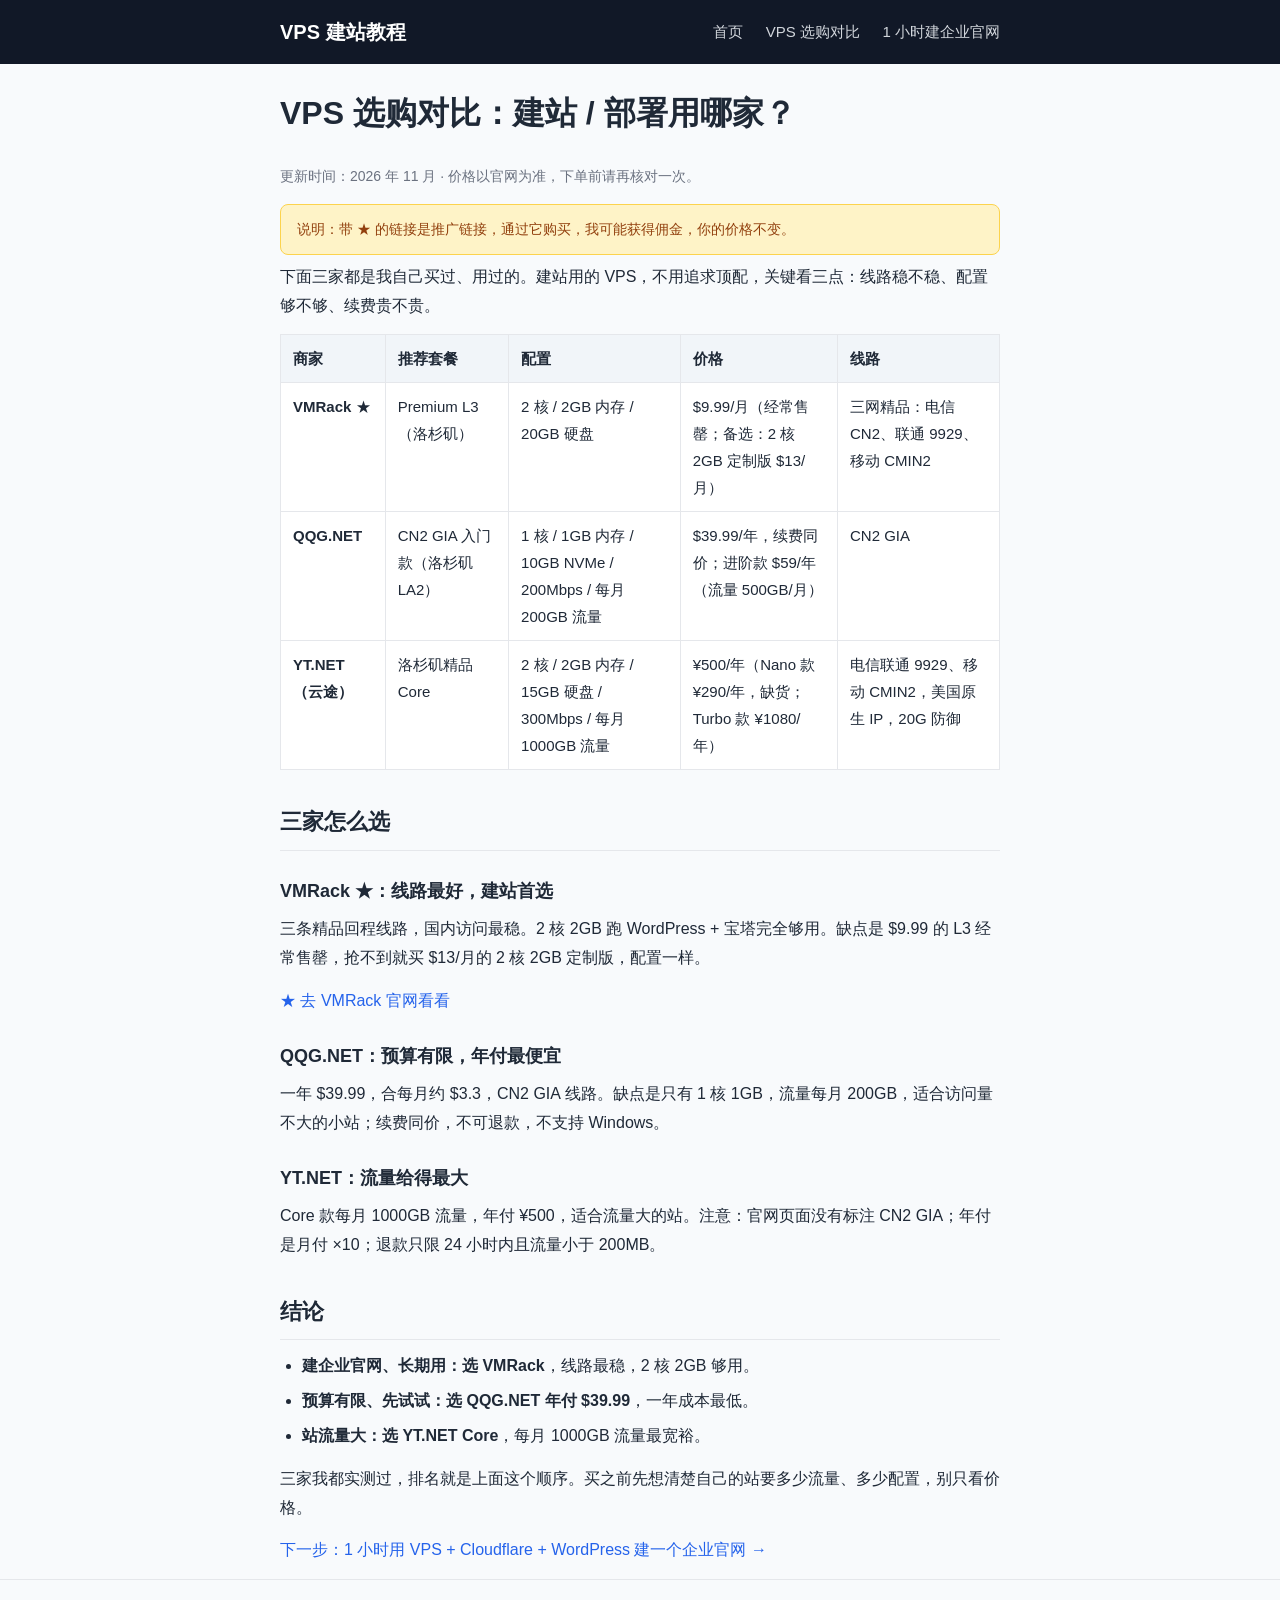
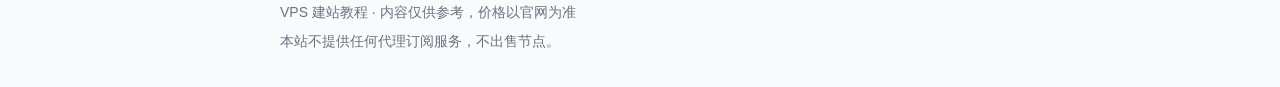
==== public/vps-compare.html @ e0555402 "Add files via upload" ====
<!DOCTYPE html>
<html lang="zh-CN">
<head>
<meta charset="UTF-8">
<meta name="viewport" content="width=device-width, initial-scale=1.0">
<title>VPS 选购对比：建站 / 部署用哪家？| VPS 建站教程</title>
<meta name="description" content="VMRack、QQG.NET、YT.NET 三家实测对比：配置、价格、线路、适合人群。">
<link rel="stylesheet" href="style.css">
</head>
<body>
<header class="site-header">
  <div class="wrap">
    <a class="logo" href="index.html">VPS 建站教程</a>
    <nav>
      <a href="index.html">首页</a>
      <a href="vps-compare.html">VPS 选购对比</a>
      <a href="wordpress-site-1hour.html">1 小时建企业官网</a>
    </nav>
  </div>
</header>

<main class="wrap">
  <h1>VPS 选购对比：建站 / 部署用哪家？</h1>
  <p class="meta">更新时间：2026 年 11 月 · 价格以官网为准，下单前请再核对一次。</p>

  <div class="notice">
    说明：带 ★ 的链接是推广链接，通过它购买，我可能获得佣金，你的价格不变。
  </div>

  <p>下面三家都是我自己买过、用过的。建站用的 VPS，不用追求顶配，关键看三点：线路稳不稳、配置够不够、续费贵不贵。</p>

  <table>
    <tr><th>商家</th><th>推荐套餐</th><th>配置</th><th>价格</th><th>线路</th></tr>
    <tr>
      <td><strong>VMRack</strong> ★</td>
      <td>Premium L3（洛杉矶）</td>
      <td>2 核 / 2GB 内存 / 20GB 硬盘</td>
      <td>$9.99/月（经常售罄；备选：2 核 2GB 定制版 $13/月）</td>
      <td>三网精品：电信 CN2、联通 9929、移动 CMIN2</td>
    </tr>
    <tr>
      <td><strong>QQG.NET</strong></td>
      <td>CN2 GIA 入门款（洛杉矶 LA2）</td>
      <td>1 核 / 1GB 内存 / 10GB NVMe / 200Mbps / 每月 200GB 流量</td>
      <td>$39.99/年，续费同价；进阶款 $59/年（流量 500GB/月）</td>
      <td>CN2 GIA</td>
    </tr>
    <tr>
      <td><strong>YT.NET（云途）</strong></td>
      <td>洛杉矶精品 Core</td>
      <td>2 核 / 2GB 内存 / 15GB 硬盘 / 300Mbps / 每月 1000GB 流量</td>
      <td>¥500/年（Nano 款 ¥290/年，缺货；Turbo 款 ¥1080/年）</td>
      <td>电信联通 9929、移动 CMIN2，美国原生 IP，20G 防御</td>
    </tr>
  </table>

  <h2>三家怎么选</h2>

  <h3>VMRack ★：线路最好，建站首选</h3>
  <p>三条精品回程线路，国内访问最稳。2 核 2GB 跑 WordPress + 宝塔完全够用。缺点是 $9.99 的 L3 经常售罄，抢不到就买 $13/月的 2 核 2GB 定制版，配置一样。</p>
  <p><a href="https://www.vmrack.net?ref_code=5vLTWk6Bc1M" rel="sponsored" target="_blank">★ 去 VMRack 官网看看</a></p>

  <h3>QQG.NET：预算有限，年付最便宜</h3>
  <p>一年 $39.99，合每月约 $3.3，CN2 GIA 线路。缺点是只有 1 核 1GB，流量每月 200GB，适合访问量不大的小站；续费同价，不可退款，不支持 Windows。</p>

  <h3>YT.NET：流量给得最大</h3>
  <p>Core 款每月 1000GB 流量，年付 ¥500，适合流量大的站。注意：官网页面没有标注 CN2 GIA；年付是月付 ×10；退款只限 24 小时内且流量小于 200MB。</p>

  <h2>结论</h2>
  <ul>
    <li><strong>建企业官网、长期用：选 VMRack</strong>，线路最稳，2 核 2GB 够用。</li>
    <li><strong>预算有限、先试试：选 QQG.NET 年付 $39.99</strong>，一年成本最低。</li>
    <li><strong>站流量大：选 YT.NET Core</strong>，每月 1000GB 流量最宽裕。</li>
  </ul>
  <p>三家我都实测过，排名就是上面这个顺序。买之前先想清楚自己的站要多少流量、多少配置，别只看价格。</p>

  <p><a href="wordpress-site-1hour.html">下一步：1 小时用 VPS + Cloudflare + WordPress 建一个企业官网 →</a></p>
</main>

<footer class="site-footer">
  <div class="wrap">
    <p>VPS 建站教程 · 内容仅供参考，价格以官网为准</p>
    <p>本站不提供任何代理订阅服务，不出售节点。</p>
  </div>
</footer>
</body>
</html>
---- public/style.css ----
* { box-sizing: border-box; }
body {
  margin: 0;
  font-family: -apple-system, BlinkMacSystemFont, "PingFang SC", "Hiragino Sans GB", "Microsoft YaHei", sans-serif;
  color: #1f2937;
  background: #f8fafc;
  line-height: 1.8;
  font-size: 16px;
}
a { color: #2563eb; text-decoration: none; }
a:hover { text-decoration: underline; }
.wrap { max-width: 760px; margin: 0 auto; padding: 0 20px; }

.site-header { background: #111827; color: #fff; }
.site-header .wrap { display: flex; align-items: center; justify-content: space-between; flex-wrap: wrap; padding-top: 14px; padding-bottom: 14px; }
.logo { color: #fff; font-size: 20px; font-weight: 700; }
.logo:hover { text-decoration: none; }
.site-header nav a { color: #d1d5db; margin-left: 18px; font-size: 15px; }
.site-header nav a:hover { color: #fff; }

main { padding: 28px 0 40px; }
.hero { margin-bottom: 20px; }
.hero h1 { font-size: 28px; line-height: 1.4; margin: 0 0 10px; }
.hero p { color: #4b5563; margin: 0; }
h2 { font-size: 22px; margin: 32px 0 12px; border-bottom: 1px solid #e5e7eb; padding-bottom: 8px; }
h3 { font-size: 18px; margin: 24px 0 8px; }
p { margin: 0 0 14px; }
ul, ol { margin: 0 0 14px; padding-left: 22px; }
li { margin-bottom: 6px; }

.notice {
  background: #fef3c7;
  border: 1px solid #fcd34d;
  border-radius: 8px;
  padding: 12px 16px;
  font-size: 14px;
  color: #92400e;
  margin: 0 0 8px;
}

.cards { display: grid; gap: 16px; }
.card {
  display: block;
  background: #fff;
  border: 1px solid #e5e7eb;
  border-radius: 10px;
  padding: 18px 20px;
  color: #1f2937;
}
.card:hover { text-decoration: none; border-color: #2563eb; }
.card h3 { margin: 0 0 6px; color: #111827; }
.card p { color: #4b5563; margin: 0 0 10px; font-size: 15px; }
.card .more { color: #2563eb; font-size: 14px; }

table { width: 100%; border-collapse: collapse; margin: 0 0 16px; font-size: 15px; background: #fff; }
th, td { border: 1px solid #e5e7eb; padding: 10px 12px; text-align: left; vertical-align: top; }
th { background: #f1f5f9; }
code {
  background: #f1f5f9;
  padding: 2px 6px;
  border-radius: 4px;
  font-size: 14px;
  word-break: break-all;
}
pre {
  background: #111827;
  color: #e5e7eb;
  padding: 14px 16px;
  border-radius: 8px;
  overflow-x: auto;
  font-size: 14px;
  line-height: 1.6;
}
pre code { background: none; padding: 0; color: inherit; }
.step {
  background: #fff;
  border: 1px solid #e5e7eb;
  border-radius: 10px;
  padding: 16px 20px;
  margin-bottom: 16px;
}
.step h3 { margin-top: 0; }
.meta { color: #6b7280; font-size: 14px; }

.site-footer { border-top: 1px solid #e5e7eb; padding: 20px 0 28px; color: #6b7280; font-size: 14px; }
.site-footer p { margin: 0 0 4px; }

@media (max-width: 600px) {
  .hero h1 { font-size: 24px; }
  table { font-size: 14px; }
  .site-header nav a { margin-left: 12px; }
}
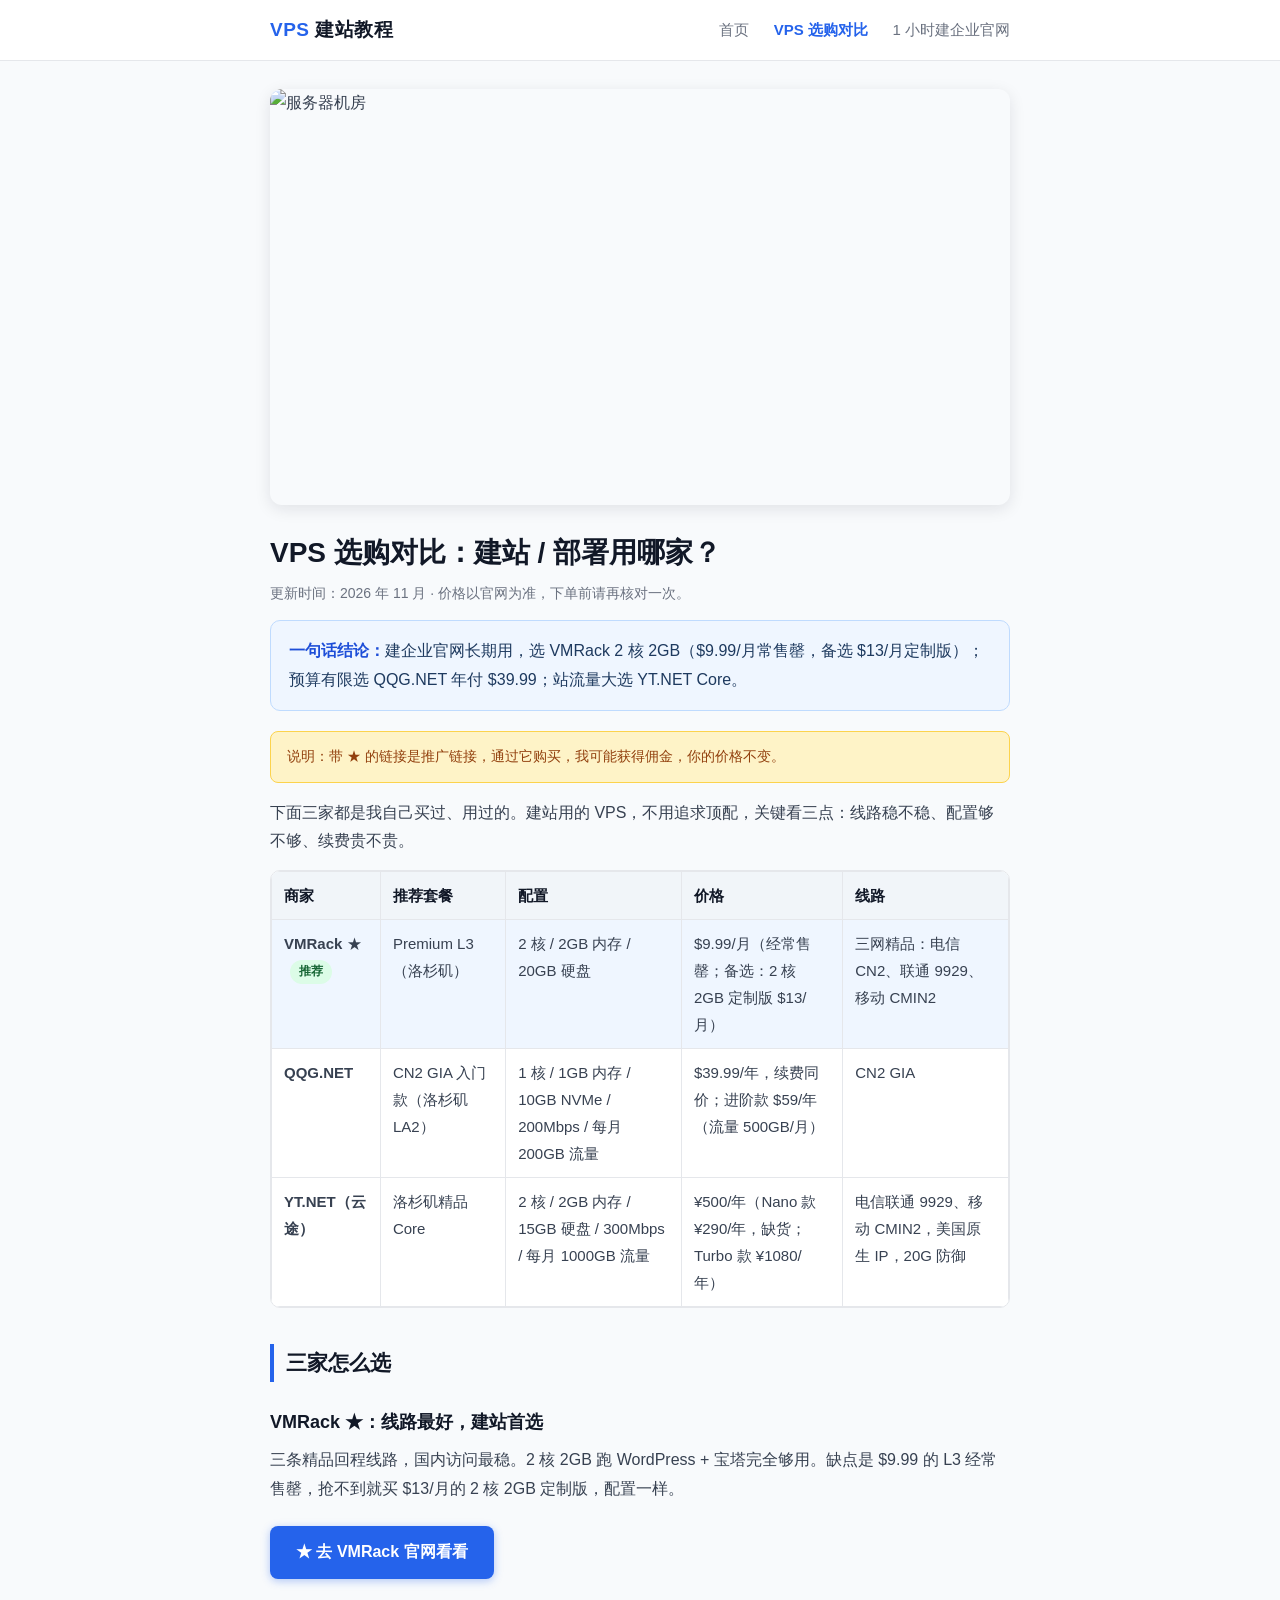
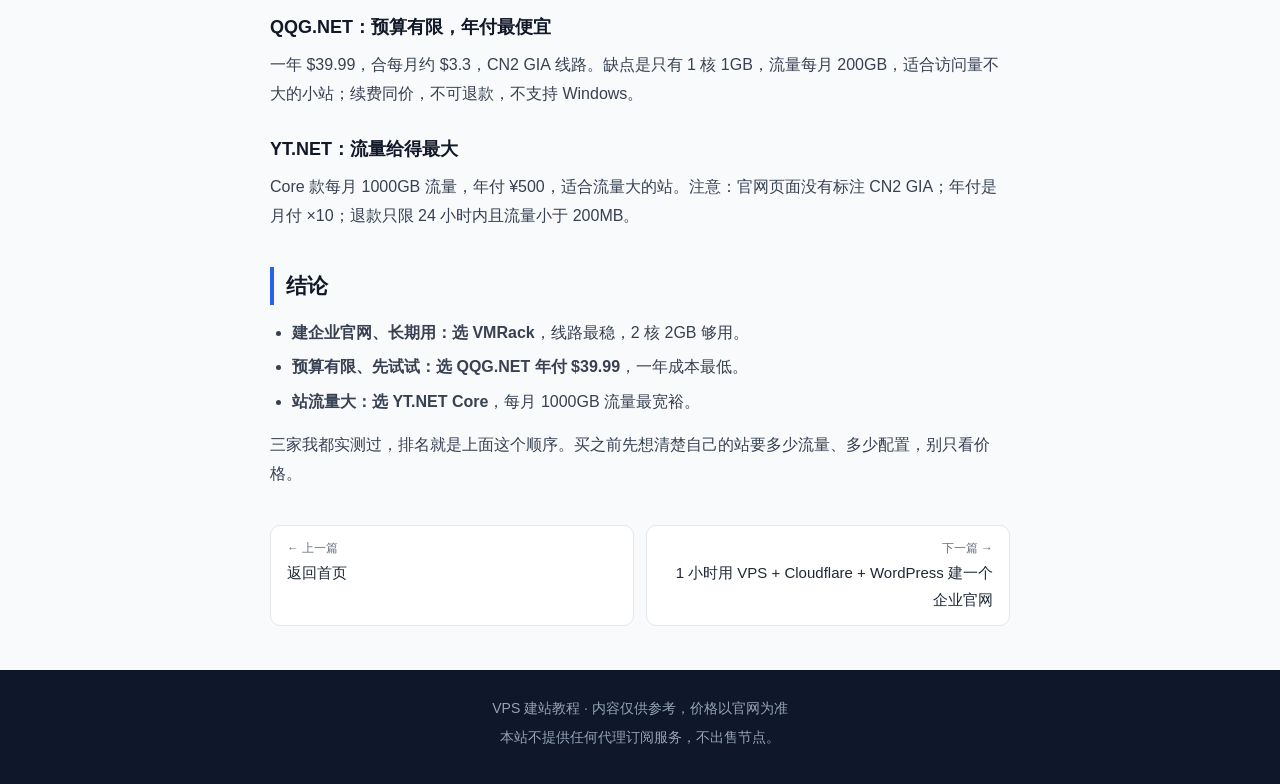
==== commit a8b6fd12: "Add files via upload" ====
--- a/public/vps-compare.html
+++ b/public/vps-compare.html
@@ -10,71 +10,81 @@
 <body>
 <header class="site-header">
   <div class="wrap">
-    <a class="logo" href="index.html">VPS 建站教程</a>
+    <a class="logo" href="index.html"><span>VPS</span> 建站教程</a>
     <nav>
       <a href="index.html">首页</a>
-      <a href="vps-compare.html">VPS 选购对比</a>
+      <a href="vps-compare.html" class="active">VPS 选购对比</a>
       <a href="wordpress-site-1hour.html">1 小时建企业官网</a>
     </nav>
   </div>
 </header>
 
-<main class="wrap">
-  <h1>VPS 选购对比：建站 / 部署用哪家？</h1>
-  <p class="meta">更新时间：2026 年 11 月 · 价格以官网为准，下单前请再核对一次。</p>
+<main>
+  <div class="wrap">
+    <img class="cover-banner" src="images/vps-compare-cover.jpg" alt="服务器机房">
+    <h1>VPS 选购对比：建站 / 部署用哪家？</h1>
+    <p class="meta">更新时间：2026 年 11 月 · 价格以官网为准，下单前请再核对一次。</p>
 
-  <div class="notice">
-    说明：带 ★ 的链接是推广链接，通过它购买，我可能获得佣金，你的价格不变。
+    <div class="conclusion"><strong>一句话结论：</strong>建企业官网长期用，选 VMRack 2 核 2GB（$9.99/月常售罄，备选 $13/月定制版）；预算有限选 QQG.NET 年付 $39.99；站流量大选 YT.NET Core。</div>
+
+    <div class="notice">
+      说明：带 ★ 的链接是推广链接，通过它购买，我可能获得佣金，你的价格不变。
+    </div>
+
+    <p>下面三家都是我自己买过、用过的。建站用的 VPS，不用追求顶配，关键看三点：线路稳不稳、配置够不够、续费贵不贵。</p>
+
+    <div class="table-scroll">
+    <table>
+      <tr><th>商家</th><th>推荐套餐</th><th>配置</th><th>价格</th><th>线路</th></tr>
+      <tr class="pick">
+        <td><strong>VMRack</strong> ★<span class="badge">推荐</span></td>
+        <td>Premium L3（洛杉矶）</td>
+        <td>2 核 / 2GB 内存 / 20GB 硬盘</td>
+        <td>$9.99/月（经常售罄；备选：2 核 2GB 定制版 $13/月）</td>
+        <td>三网精品：电信 CN2、联通 9929、移动 CMIN2</td>
+      </tr>
+      <tr>
+        <td><strong>QQG.NET</strong></td>
+        <td>CN2 GIA 入门款（洛杉矶 LA2）</td>
+        <td>1 核 / 1GB 内存 / 10GB NVMe / 200Mbps / 每月 200GB 流量</td>
+        <td>$39.99/年，续费同价；进阶款 $59/年（流量 500GB/月）</td>
+        <td>CN2 GIA</td>
+      </tr>
+      <tr>
+        <td><strong>YT.NET（云途）</strong></td>
+        <td>洛杉矶精品 Core</td>
+        <td>2 核 / 2GB 内存 / 15GB 硬盘 / 300Mbps / 每月 1000GB 流量</td>
+        <td>¥500/年（Nano 款 ¥290/年，缺货；Turbo 款 ¥1080/年）</td>
+        <td>电信联通 9929、移动 CMIN2，美国原生 IP，20G 防御</td>
+      </tr>
+    </table>
+    </div>
+
+    <h2>三家怎么选</h2>
+
+    <h3>VMRack ★：线路最好，建站首选</h3>
+    <p>三条精品回程线路，国内访问最稳。2 核 2GB 跑 WordPress + 宝塔完全够用。缺点是 $9.99 的 L3 经常售罄，抢不到就买 $13/月的 2 核 2GB 定制版，配置一样。</p>
+    <p><a class="btn" href="https://www.vmrack.net?ref_code=5vLTWk6Bc1M" rel="sponsored" target="_blank">★ 去 VMRack 官网看看</a></p>
+
+    <h3>QQG.NET：预算有限，年付最便宜</h3>
+    <p>一年 $39.99，合每月约 $3.3，CN2 GIA 线路。缺点是只有 1 核 1GB，流量每月 200GB，适合访问量不大的小站；续费同价，不可退款，不支持 Windows。</p>
+
+    <h3>YT.NET：流量给得最大</h3>
+    <p>Core 款每月 1000GB 流量，年付 ¥500，适合流量大的站。注意：官网页面没有标注 CN2 GIA；年付是月付 ×10；退款只限 24 小时内且流量小于 200MB。</p>
+
+    <h2>结论</h2>
+    <ul>
+      <li><strong>建企业官网、长期用：选 VMRack</strong>，线路最稳，2 核 2GB 够用。</li>
+      <li><strong>预算有限、先试试：选 QQG.NET 年付 $39.99</strong>，一年成本最低。</li>
+      <li><strong>站流量大：选 YT.NET Core</strong>，每月 1000GB 流量最宽裕。</li>
+    </ul>
+    <p>三家我都实测过，排名就是上面这个顺序。买之前先想清楚自己的站要多少流量、多少配置，别只看价格。</p>
+
+    <div class="pager">
+      <a href="index.html"><span>← 上一篇</span>返回首页</a>
+      <a class="next" href="wordpress-site-1hour.html"><span>下一篇 →</span>1 小时用 VPS + Cloudflare + WordPress 建一个企业官网</a>
+    </div>
   </div>
-
-  <p>下面三家都是我自己买过、用过的。建站用的 VPS，不用追求顶配，关键看三点：线路稳不稳、配置够不够、续费贵不贵。</p>
-
-  <table>
-    <tr><th>商家</th><th>推荐套餐</th><th>配置</th><th>价格</th><th>线路</th></tr>
-    <tr>
-      <td><strong>VMRack</strong> ★</td>
-      <td>Premium L3（洛杉矶）</td>
-      <td>2 核 / 2GB 内存 / 20GB 硬盘</td>
-      <td>$9.99/月（经常售罄；备选：2 核 2GB 定制版 $13/月）</td>
-      <td>三网精品：电信 CN2、联通 9929、移动 CMIN2</td>
-    </tr>
-    <tr>
-      <td><strong>QQG.NET</strong></td>
-      <td>CN2 GIA 入门款（洛杉矶 LA2）</td>
-      <td>1 核 / 1GB 内存 / 10GB NVMe / 200Mbps / 每月 200GB 流量</td>
-      <td>$39.99/年，续费同价；进阶款 $59/年（流量 500GB/月）</td>
-      <td>CN2 GIA</td>
-    </tr>
-    <tr>
-      <td><strong>YT.NET（云途）</strong></td>
-      <td>洛杉矶精品 Core</td>
-      <td>2 核 / 2GB 内存 / 15GB 硬盘 / 300Mbps / 每月 1000GB 流量</td>
-      <td>¥500/年（Nano 款 ¥290/年，缺货；Turbo 款 ¥1080/年）</td>
-      <td>电信联通 9929、移动 CMIN2，美国原生 IP，20G 防御</td>
-    </tr>
-  </table>
-
-  <h2>三家怎么选</h2>
-
-  <h3>VMRack ★：线路最好，建站首选</h3>
-  <p>三条精品回程线路，国内访问最稳。2 核 2GB 跑 WordPress + 宝塔完全够用。缺点是 $9.99 的 L3 经常售罄，抢不到就买 $13/月的 2 核 2GB 定制版，配置一样。</p>
-  <p><a href="https://www.vmrack.net?ref_code=5vLTWk6Bc1M" rel="sponsored" target="_blank">★ 去 VMRack 官网看看</a></p>
-
-  <h3>QQG.NET：预算有限，年付最便宜</h3>
-  <p>一年 $39.99，合每月约 $3.3，CN2 GIA 线路。缺点是只有 1 核 1GB，流量每月 200GB，适合访问量不大的小站；续费同价，不可退款，不支持 Windows。</p>
-
-  <h3>YT.NET：流量给得最大</h3>
-  <p>Core 款每月 1000GB 流量，年付 ¥500，适合流量大的站。注意：官网页面没有标注 CN2 GIA；年付是月付 ×10；退款只限 24 小时内且流量小于 200MB。</p>
-
-  <h2>结论</h2>
-  <ul>
-    <li><strong>建企业官网、长期用：选 VMRack</strong>，线路最稳，2 核 2GB 够用。</li>
-    <li><strong>预算有限、先试试：选 QQG.NET 年付 $39.99</strong>，一年成本最低。</li>
-    <li><strong>站流量大：选 YT.NET Core</strong>，每月 1000GB 流量最宽裕。</li>
-  </ul>
-  <p>三家我都实测过，排名就是上面这个顺序。买之前先想清楚自己的站要多少流量、多少配置，别只看价格。</p>
-
-  <p><a href="wordpress-site-1hour.html">下一步：1 小时用 VPS + Cloudflare + WordPress 建一个企业官网 →</a></p>
 </main>
 
 <footer class="site-footer">
--- a/public/style.css
+++ b/public/style.css
@@ -2,28 +2,85 @@
 body {
   margin: 0;
   font-family: -apple-system, BlinkMacSystemFont, "PingFang SC", "Hiragino Sans GB", "Microsoft YaHei", sans-serif;
-  color: #1f2937;
+  color: #374151;
   background: #f8fafc;
   line-height: 1.8;
   font-size: 16px;
 }
 a { color: #2563eb; text-decoration: none; }
 a:hover { text-decoration: underline; }
-.wrap { max-width: 760px; margin: 0 auto; padding: 0 20px; }
-
-.site-header { background: #111827; color: #fff; }
-.site-header .wrap { display: flex; align-items: center; justify-content: space-between; flex-wrap: wrap; padding-top: 14px; padding-bottom: 14px; }
-.logo { color: #fff; font-size: 20px; font-weight: 700; }
+.wrap { max-width: 780px; margin: 0 auto; padding: 0 20px; }
+
+/* ---- header ---- */
+.site-header {
+  background: #fff;
+  border-bottom: 1px solid #e5e7eb;
+  position: sticky;
+  top: 0;
+  z-index: 10;
+}
+.site-header .wrap {
+  display: flex;
+  align-items: center;
+  justify-content: space-between;
+  flex-wrap: wrap;
+  padding-top: 13px;
+  padding-bottom: 13px;
+}
+.logo { color: #111827; font-size: 19px; font-weight: 800; letter-spacing: .5px; }
+.logo span { color: #2563eb; }
 .logo:hover { text-decoration: none; }
-.site-header nav a { color: #d1d5db; margin-left: 18px; font-size: 15px; }
-.site-header nav a:hover { color: #fff; }
-
-main { padding: 28px 0 40px; }
-.hero { margin-bottom: 20px; }
-.hero h1 { font-size: 28px; line-height: 1.4; margin: 0 0 10px; }
-.hero p { color: #4b5563; margin: 0; }
-h2 { font-size: 22px; margin: 32px 0 12px; border-bottom: 1px solid #e5e7eb; padding-bottom: 8px; }
-h3 { font-size: 18px; margin: 24px 0 8px; }
+.site-header nav a { color: #6b7280; margin-left: 20px; font-size: 15px; }
+.site-header nav a:hover { color: #111827; text-decoration: none; }
+.site-header nav a.active { color: #2563eb; font-weight: 700; }
+
+/* ---- hero ---- */
+.hero {
+  background: linear-gradient(180deg, #eff6ff 0%, #f8fafc 100%);
+  border-bottom: 1px solid #dbeafe;
+  padding: 40px 0 32px;
+  margin-bottom: 28px;
+}
+.hero .eyebrow {
+  color: #2563eb;
+  font-size: 13px;
+  font-weight: 700;
+  letter-spacing: 2px;
+  margin: 0 0 10px;
+}
+.hero h1 { font-size: 32px; line-height: 1.35; margin: 0 0 12px; color: #111827; }
+.hero p.lead { color: #4b5563; font-size: 17px; margin: 0 0 18px; }
+.chips { display: flex; flex-wrap: wrap; gap: 8px; margin: 0 0 20px; }
+.chip {
+  background: #fff;
+  border: 1px solid #dbeafe;
+  color: #1d4ed8;
+  font-size: 13px;
+  border-radius: 999px;
+  padding: 3px 12px;
+}
+.pick-bar {
+  background: #fff;
+  border: 1px solid #dbeafe;
+  border-left: 4px solid #2563eb;
+  border-radius: 10px;
+  padding: 14px 18px;
+  font-size: 15px;
+  color: #1f2937;
+  box-shadow: 0 1px 3px rgba(15, 23, 42, .06);
+}
+.pick-bar strong { color: #1d4ed8; }
+
+main { padding: 0 0 44px; }
+main .wrap > h1 { color: #111827; font-size: 28px; line-height: 1.4; margin: 28px 0 8px; }
+h2 {
+  font-size: 21px;
+  color: #111827;
+  margin: 36px 0 14px;
+  border-left: 4px solid #2563eb;
+  padding-left: 12px;
+}
+h3 { font-size: 18px; margin: 24px 0 8px; color: #111827; }
 p { margin: 0 0 14px; }
 ul, ol { margin: 0 0 14px; padding-left: 22px; }
 li { margin-bottom: 6px; }
@@ -35,26 +92,134 @@
   padding: 12px 16px;
   font-size: 14px;
   color: #92400e;
-  margin: 0 0 8px;
-}
-
-.cards { display: grid; gap: 16px; }
+  margin: 0 0 16px;
+}
+.conclusion {
+  background: #eff6ff;
+  border: 1px solid #bfdbfe;
+  border-radius: 10px;
+  padding: 16px 18px;
+  margin: 0 0 20px;
+  color: #1e3a5f;
+}
+.conclusion strong { color: #1d4ed8; }
+
+/* ---- article cards (home) ---- */
+.cards { display: grid; grid-template-columns: 1fr 1fr; gap: 16px; }
 .card {
   display: block;
   background: #fff;
   border: 1px solid #e5e7eb;
-  border-radius: 10px;
-  padding: 18px 20px;
+  border-radius: 12px;
+  padding: 0;
+  overflow: hidden;
+  color: #374151;
+  transition: box-shadow .15s, border-color .15s, transform .15s;
+}
+.card:hover {
+  text-decoration: none;
+  border-color: #2563eb;
+  box-shadow: 0 6px 20px rgba(37, 99, 235, .12);
+  transform: translateY(-2px);
+}
+.card img.cover { display: block; width: 100%; aspect-ratio: 16 / 9; object-fit: cover; }
+.card-body { padding: 18px 20px 16px; }
+.card .tag {
+  display: inline-block;
+  background: #eff6ff;
+  color: #1d4ed8;
+  font-size: 12px;
+  font-weight: 700;
+  border-radius: 999px;
+  padding: 2px 10px;
+  margin-bottom: 10px;
+}
+.card h3 { margin: 0 0 8px; color: #111827; font-size: 18px; line-height: 1.5; }
+.card p { color: #4b5563; margin: 0 0 12px; font-size: 15px; }
+.card .more { color: #2563eb; font-size: 14px; font-weight: 700; }
+
+/* ---- article cover banner ---- */
+.cover-banner {
+  display: block;
+  width: 100%;
+  aspect-ratio: 16 / 9;
+  object-fit: cover;
+  border-radius: 12px;
+  margin: 28px 0 0;
+  box-shadow: 0 4px 16px rgba(15, 23, 42, .10);
+}
+
+/* ---- prev / next nav ---- */
+.pager {
+  display: flex;
+  justify-content: space-between;
+  gap: 12px;
+  margin: 36px 0 0;
+  flex-wrap: wrap;
+}
+.pager a {
+  display: block;
+  background: #fff;
+  border: 1px solid #e5e7eb;
+  border-radius: 10px;
+  padding: 12px 16px;
+  font-size: 15px;
   color: #1f2937;
-}
-.card:hover { text-decoration: none; border-color: #2563eb; }
-.card h3 { margin: 0 0 6px; color: #111827; }
-.card p { color: #4b5563; margin: 0 0 10px; font-size: 15px; }
-.card .more { color: #2563eb; font-size: 14px; }
-
+  flex: 1 1 200px;
+}
+.pager a:hover { border-color: #2563eb; text-decoration: none; }
+.pager a span { display: block; font-size: 12px; color: #6b7280; }
+.pager a.next { text-align: right; }
+
+/* ---- service cards (home) ---- */
+.services { display: grid; grid-template-columns: 1fr 1fr 1fr; gap: 16px; }
+.service {
+  background: #fff;
+  border: 1px solid #e5e7eb;
+  border-radius: 12px;
+  padding: 20px;
+  transition: box-shadow .15s, border-color .15s;
+}
+.service:hover { border-color: #2563eb; box-shadow: 0 6px 20px rgba(37, 99, 235, .10); }
+.service h3 { margin: 0 0 4px; font-size: 17px; }
+.service .price { color: #2563eb; font-size: 24px; font-weight: 800; margin: 0 0 8px; }
+.service .price small { font-size: 14px; font-weight: 400; color: #6b7280; }
+.service p { color: #4b5563; font-size: 14px; margin: 0; }
+.order-note { color: #6b7280; font-size: 14px; margin-top: 14px; }
+
+/* ---- tables ---- */
+.table-scroll { overflow-x: auto; margin: 0 0 16px; border-radius: 10px; border: 1px solid #e5e7eb; }
+.table-scroll table { margin: 0; border: 0; }
 table { width: 100%; border-collapse: collapse; margin: 0 0 16px; font-size: 15px; background: #fff; }
 th, td { border: 1px solid #e5e7eb; padding: 10px 12px; text-align: left; vertical-align: top; }
-th { background: #f1f5f9; }
+th { background: #f1f5f9; color: #111827; }
+tr.pick td { background: #eff6ff; }
+.badge {
+  display: inline-block;
+  background: #dcfce7;
+  color: #166534;
+  font-size: 12px;
+  font-weight: 700;
+  border-radius: 999px;
+  padding: 1px 9px;
+  margin-left: 6px;
+  vertical-align: 1px;
+}
+.total td { font-weight: 700; background: #f8fafc; }
+
+/* ---- buttons ---- */
+.btn {
+  display: inline-block;
+  background: #2563eb;
+  color: #fff;
+  padding: 12px 26px;
+  border-radius: 8px;
+  font-weight: 700;
+  margin: 8px 0;
+  box-shadow: 0 2px 8px rgba(37, 99, 235, .35);
+}
+.btn:hover { text-decoration: none; background: #1d4ed8; color: #fff; }
+
 code {
   background: #f1f5f9;
   padding: 2px 6px;
@@ -75,18 +240,32 @@
 .step {
   background: #fff;
   border: 1px solid #e5e7eb;
-  border-radius: 10px;
-  padding: 16px 20px;
+  border-left: 4px solid #2563eb;
+  border-radius: 10px;
+  padding: 18px 20px;
   margin-bottom: 16px;
-}
-.step h3 { margin-top: 0; }
+  box-shadow: 0 1px 3px rgba(15, 23, 42, .05);
+}
+.step h3 { margin-top: 0; color: #1d4ed8; }
 .meta { color: #6b7280; font-size: 14px; }
-
-.site-footer { border-top: 1px solid #e5e7eb; padding: 20px 0 28px; color: #6b7280; font-size: 14px; }
+.small { font-size: 13px; color: #6b7280; }
+
+.site-footer {
+  background: #0f172a;
+  color: #94a3b8;
+  font-size: 14px;
+  padding: 26px 0 30px;
+  text-align: center;
+}
 .site-footer p { margin: 0 0 4px; }
 
-@media (max-width: 600px) {
-  .hero h1 { font-size: 24px; }
+@media (max-width: 640px) {
+  .hero { padding: 30px 0 24px; }
+  .hero h1 { font-size: 26px; }
+  main .wrap > h1 { font-size: 24px; }
+  .cards { grid-template-columns: 1fr; }
+  .services { grid-template-columns: 1fr; }
   table { font-size: 14px; }
   .site-header nav a { margin-left: 12px; }
-}
+  .step { padding: 16px; }
+}
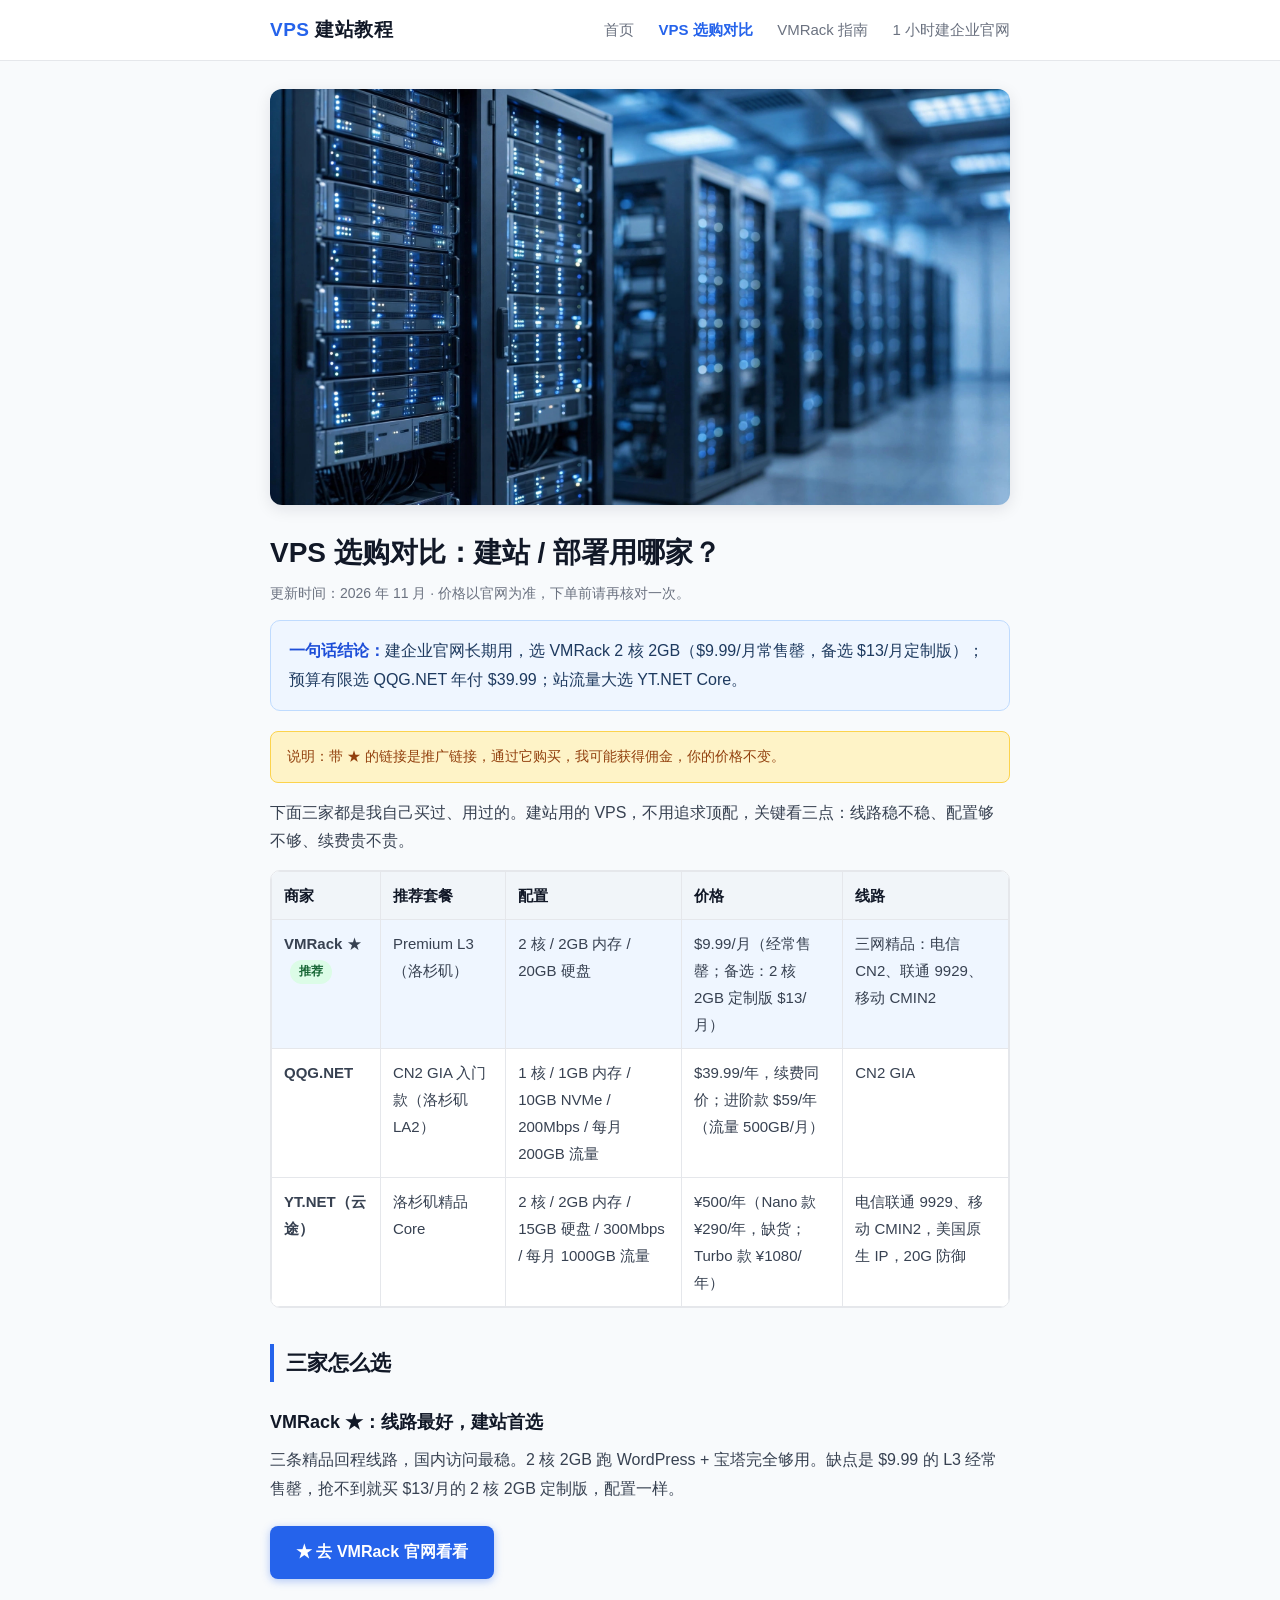
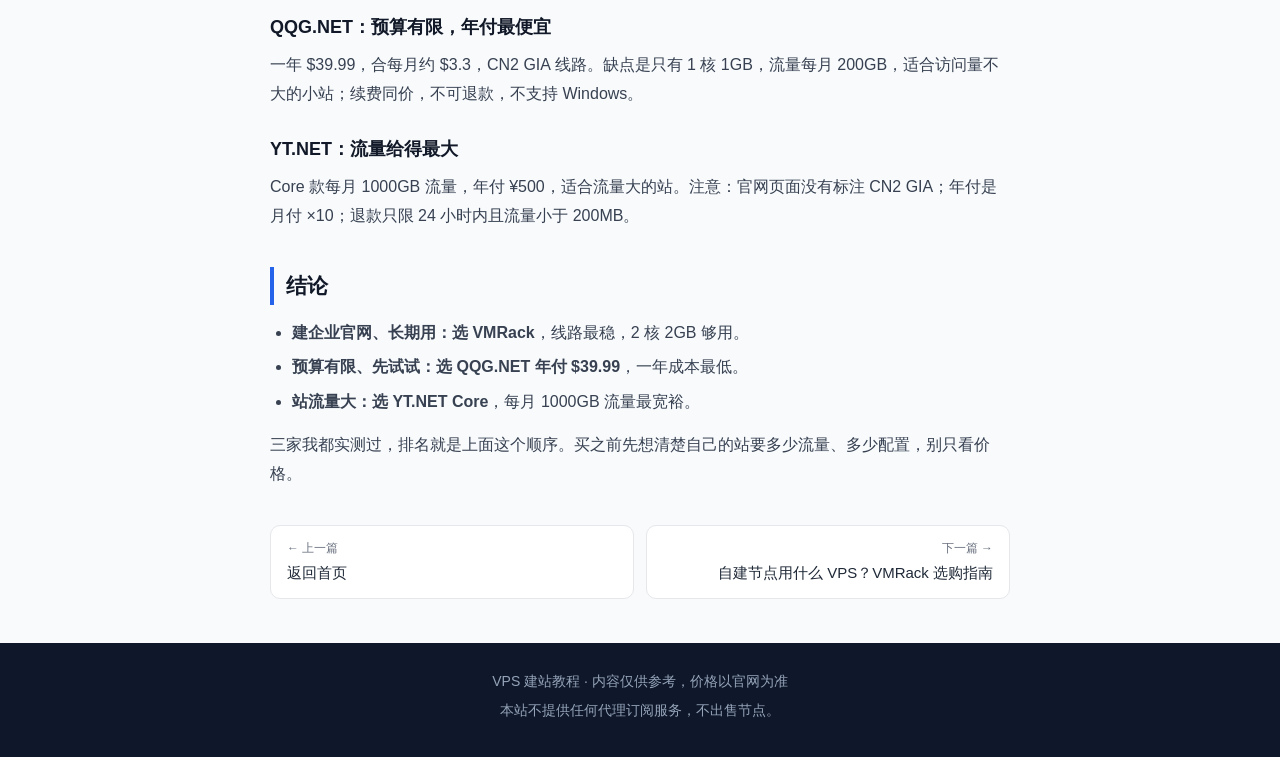
==== commit 46cc95fc: "Add files via upload" ====
--- a/public/vps-compare.html
+++ b/public/vps-compare.html
@@ -14,6 +14,7 @@
     <nav>
       <a href="index.html">首页</a>
       <a href="vps-compare.html" class="active">VPS 选购对比</a>
+      <a href="vmrack-guide.html">VMRack 指南</a>
       <a href="wordpress-site-1hour.html">1 小时建企业官网</a>
     </nav>
   </div>
@@ -82,7 +83,7 @@
 
     <div class="pager">
       <a href="index.html"><span>← 上一篇</span>返回首页</a>
-      <a class="next" href="wordpress-site-1hour.html"><span>下一篇 →</span>1 小时用 VPS + Cloudflare + WordPress 建一个企业官网</a>
+      <a class="next" href="vmrack-guide.html"><span>下一篇 →</span>自建节点用什么 VPS？VMRack 选购指南</a>
     </div>
   </div>
 </main>
--- a/public/style.css
+++ b/public/style.css
@@ -103,9 +103,19 @@
   color: #1e3a5f;
 }
 .conclusion strong { color: #1d4ed8; }
+.warn {
+  background: #fdf0f0;
+  border: 1px solid #e6a3a3;
+  border-radius: 10px;
+  padding: 16px 18px;
+  margin: 0 0 20px;
+  font-size: 15px;
+}
+.warn p { margin: 0 0 8px; }
+.warn p:last-child { margin-bottom: 0; }
 
 /* ---- article cards (home) ---- */
-.cards { display: grid; grid-template-columns: 1fr 1fr; gap: 16px; }
+.cards { display: grid; grid-template-columns: repeat(auto-fit, minmax(240px, 1fr)); gap: 16px; }
 .card {
   display: block;
   background: #fff;
